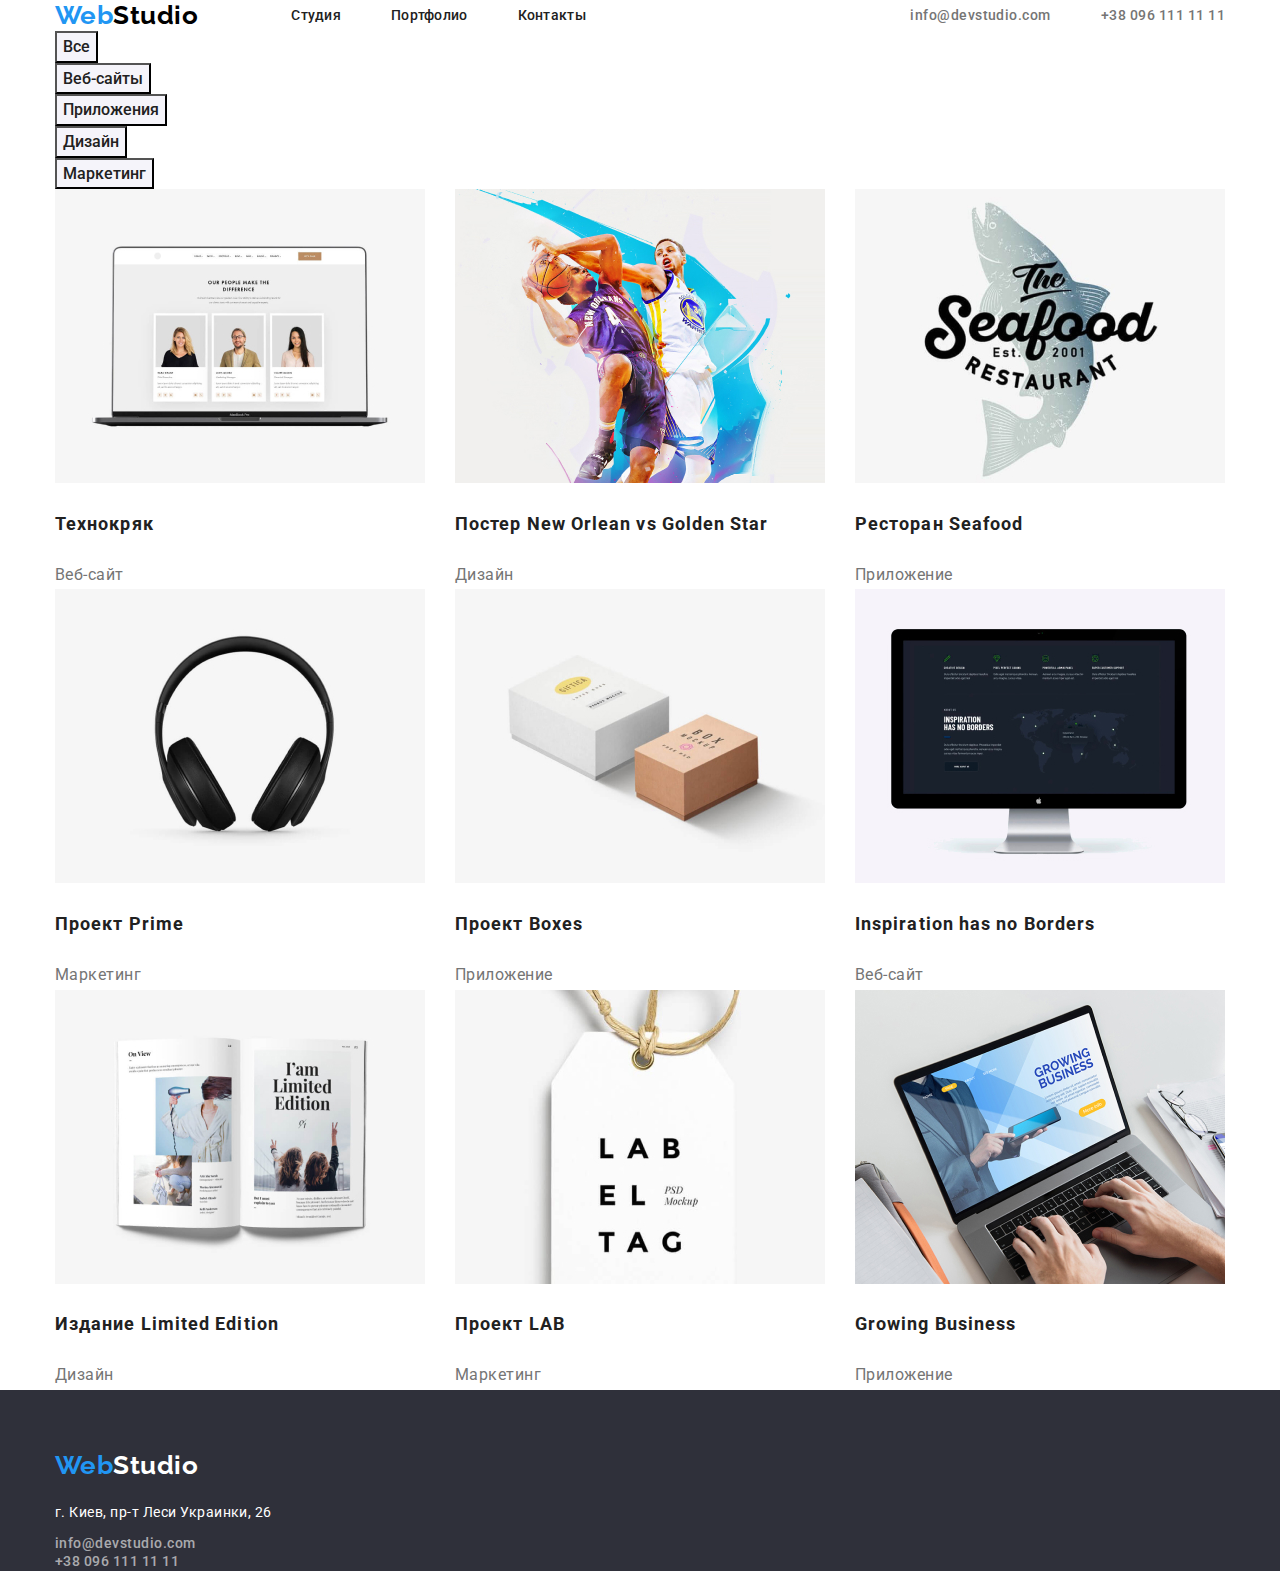
==== portfolio.html @ 7b7dc92a "Добавляет стиль секции portfolio" ====
<!DOCTYPE html>
<html lang="ru">

<head>
    <meta charset="UTF-8">
    <meta http-equiv="X-UA-Compatible" content="IE=edge">
    <meta name="viewport" content="width=device-width, initial-scale=1.0">
    <title>Portfolio</title>
    <link rel="stylesheet" href="https://cdn.jsdelivr.net/npm/modern-normalize@1.1.0/modern-normalize.min.css">
    <link rel="preconnect" href="https://fonts.googleapis.com">
    <link rel="preconnect" href="https://fonts.gstatic.com" crossorigin>
    <link
        href="https://fonts.googleapis.com/css2?family=Raleway:wght@700&family=Roboto:wght@400;500;700;900&display=swap"
        rel="stylesheet">
    <link rel="stylesheet" href="./css/style.css">
</head>

<body>
    <!-- Header section with logo -->
    <header class="header-section">
        <div class="container-box">
            <a lang="en" href="/" class="logo"><span class="web-logo">Web</span><span class="studio-logo">Studio</span></a>
        </div>
        <div class="container-box second">
            <nav>
                <ul class="site-nav">
                    <li class="lists"><a href="" class="list">Студия</a></li>
                    <li class="lists"><a href="./portfolio.html" class="list">Портфолио</a></li>
                    <li class="lists"><a href="/" class="list">Контакты</a></li>
                </ul>
            </nav>
        </div>
        <div class="container-box third">
            <ul class="contacts-box">
                <li class="lists"><a href="mailto:info@devstudio.com" class="list">info@devstudio.com</a></li>
                <li class="lists"><a href="tel:+380961111111" class="list">+38 096 111 11 11</a></li>
            </ul>
        </div>
    </header>
    <!-- Main section -->
    <main>
        <!-- Portfolio section -->
        <section class="section">
            <h1 style="display: none;">Наши проекты</h1>
            <ul>
                <li><Button type="button" class="portfolio-button">Все</Button></li>
                <li><Button type="button" class="portfolio-button">Веб-сайты</Button></li>
                <li><Button type="button" class="portfolio-button">Приложения</Button></li>
                <li><Button type="button" class="portfolio-button">Дизайн</Button></li>
                <li><Button type="button" class="portfolio-button">Маркетинг</Button></li>
            </ul>
            <ul class="portfolio-projects">
                <li class="portfolio-project">
                    <img src="images/portfolio-1.jpg" alt="Ноутбук" width="370">
                    <h3 class="portfolio-item">Технокряк</h3>
                    <p class=" portfolio-text">Веб-сайт</p>
                </li>
                <li class="portfolio-project">
                    <img src="images/portfolio-2.jpg" alt="Баскетболисты" width="370">
                    <h3 class="portfolio-item">Постер New <span lang="en" class="portfolio-item">Orlean vs Golden Star</span></h3>
                    <p class="portfolio-text">Дизайн</p>
                </li>
                <li class="portfolio-project">
                    <img src="images/portfolio-3.jpg" alt="рыба" width="370">
                    <h3 class="portfolio-item">Ресторан <span lang="en" class="portfolio-item">Seafood</span></h3>
                    <p class="portfolio-text">Приложение</p>
                </li>
                <li class="portfolio-project">
                    <img src="images/portfolio-4.jpg" alt="Наушники" width="370">
                    <h3 class="portfolio-item">Проект <span lang="en"class="portfolio-item">Prime</span></h3>
                    <p class="portfolio-text">Маркетинг</p>
                </li>
                <li class="portfolio-project">
                    <img src="images/portfolio-5.jpg" alt="Коробки" width="370">
                    <h3 class="portfolio-item">Проект <span lang="en" class="portfolio-item">Boxes</span></h3>
                    <p class="portfolio-text">Приложение</p>
                </li>
                <li class="portfolio-project">
                    <img src="images/portfolio-6.jpg" alt="Монитор" width="370">
                    <h3 lang="en" class="portfolio-item">Inspiration has no Borders</h3>
                    <p class="portfolio-text">Веб-сайт</p>
                </li>
                <li class="portfolio-project">
                    <img src="images/portfolio-7.jpg" alt="Журнал" width="370">
                    <h3 class="portfolio-item">Издание <span lang="en" class="portfolio-item">Limited Edition</span></h3>
                    <p class="portfolio-text">Дизайн</p>
                </li>
                <li class="portfolio-project">
                    <img src="images/portfolio-8.jpg" alt="Ярлык" width="370">
                    <h3 class="portfolio-item">Проект <span lang="en" class="portfolio-item">LAB</span></h3>
                    <p class="portfolio-text">Маркетинг</p>
                </li>
                <li class="portfolio-project">
                    <img src="images/portfolio-9.jpg" alt="Ноутбук" width="370">
                    <h3 lang="en" class="portfolio-item">Growing Business</h3>
                    <p class="portfolio-text">Приложение</p>
                </li>
            </ul>
        </section>

    </main>
    <!-- Footer section -->
    <footer class="footer-section">
        <div class="container-footerbox footer-logo">
            <a lang="en" href="/" class="logo"><span class="web-logo">Web</span><span
                    class="studio-footerlogo">Studio</span></a>
        </div>
        <div class="container-footerbox address">
            <address class="address-section">г. Киев, пр-т Леси Украинки, 26</address>
        </div>
        <div class="container-footerbox contacts">
            <ul class="contacts-box footer">
                <li><a href="mailto:info@devstudio.com" class="footer-list">info@devstudio.com</a></li>
                <li><a href="tel:+380961111111" class="footer-list">+38 096 111 11 11</a></li>
            </ul>
        </div>
    </footer>
</body>

</html>
---- css/style.css ----
html {
  box-sizing: border-box;
}
*::before,
*::after {
  box-sizing: inherit;
}

body {
  font-family: roboto, sans-serif;
  color: #757575;
  letter-spacing: 0.03em;
}
:root {
  --hero-text-color: #ffffff;
  --primary-text-color: #212121;
  --secondary-text-color: #757575;
  --footer-bgc: #2f303a;
  --footer-text-color: #ffffff;
  --accent-color: #2196f3;
  --button-color: #212121;
  --button-bgc-color: #f5f4fa;
  --accent-button: #ffffff;
  --accent-bgc-button: #2196f3;
  --web-logo-color: #2196f3;
  --studio-logo-color: #000000;
  --nav-color: #212121;
}

ul {
  list-style: none;
  margin: 0;
  padding: 0;
}
p {
  margin: 0;
}
/* Header style */
.header-section {
  display: flex;
  width: 1200px;
  margin-left: auto;
  margin-right: auto;
  padding-left: 15px;
  padding-right: 15px;
  align-items: center;
}
.second {
  margin-left: 93px;
}
.third {
  margin-left: auto;
}
/* Logo style */
.logo {
  text-decoration: none;
}
.web-logo {
  color: var(--web-logo-color);
  font-family: raleway, sans-serif;
  font-weight: 700;
  font-size: 26px;
  line-height: 1.2;
}
.studio-logo {
  color: var(--studio-logo-color);
  font-family: raleway, sans-serif;
  font-weight: 700;
  font-size: 26px;
  line-height: 1.2;
}

/* Nav style */
.site-nav {
  display: flex;
}

.site-nav .list {
  color: var(--nav-color);
  font-weight: 500;
  font-size: 14px;
  line-height: 1.1;
  text-decoration: none;
  letter-spacing: 0.02em;
}
.site-nav .list:hover,
.site-nav .list:focus {
  color: var(--accent-color);
}
/* Contacts style  */
.contacts-box {
  display: flex;
}
.contacts-box .lists:not(:last-child),
.site-nav .lists:not(:last-child) {
  margin-right: 50px;
}
.contacts-box .list {
  color: var(--secondary-text-color);
  font-weight: 500;
  font-size: 14px;
  line-height: 1.1;
  text-decoration: none;
}
.contacts-box .list:hover,
.contacts-box .list:focus {
  color: var(--accent-color);
}
/* section style */
.hero-section {
  background-color: var(--footer-bgc);
  text-align: center;
  padding-left: 15px;
  padding-right: 15px;
  margin-bottom: 94px;
}
.section {
  width: 1200px;
  margin-left: auto;
  margin-right: auto;
  padding-left: 15px;
  padding-right: 15px;
}
.team-section {
  display: flex;
  justify-content: space-between;
}
.team {
  padding-top: 94px;
}
.thesis-section {
  display: flex;
}
.thesis {
  margin-bottom: 94px;
}
.thesis-item:not(:first-child) {
  margin-left: 30px;
}
.work-section {
  display: flex;
  justify-content: space-between;
}
.hero-title {
  margin-top: 0;
  margin-bottom: 0;
  color: var(--hero-text-color);
  text-transform: uppercase;
  font-weight: 900;
  font-size: 44px;
  line-height: 1.4;
  text-align: center;
  margin-bottom: 30px;
}
.section-title {
  margin: 0;
  color: var(--primary-text-color);
  font-weight: 700;
  font-size: 36px;
  line-height: 1.17;
  text-align: center;
  margin-bottom: 50px;
}

.secondary {
  margin: 0;
  color: var(--primary-text-color);
  text-transform: uppercase;
  font-weight: 700;
  font-size: 14px;
  line-height: 1.2;
  margin-bottom: 10px;
}
.developer-photo {
  margin-bottom: 30px;
}
.developer {
  margin: 0;
  display: block;
  text-align: center;
  margin-bottom: 10px;

  color: var(--primary-text-color);
  font-weight: 500;
  font-size: 16px;
  line-height: 1.1;
}
.section-text {
  color: var(--secondary-text-color);
  font-size: 16px;
  line-height: 1.2;
}
.developer-text {
  margin: 0;
  display: block;
  text-align: center;
  margin-bottom: 30px;

  color: var(--secondary-text-color);
  font-size: 16px;
  line-height: 1.2;
}
/* buttons */
.hero-button {
  color: var(--accent-button);
  background-color: var(--accent-bgc-button);
  cursor: pointer;
  font-weight: 700;
  font-size: 16px;
  line-height: 1.9;
}
.portfolio-button {
  font-family: roboto, sans-serif;
  color: var(--button-color);
  background-color: var(--button-bgc-color);
  cursor: pointer;
  font-weight: 500;
  font-size: 16px;
  line-height: 1.6;
}
.portfolio-projects {
  display: flex;
  flex-wrap: wrap;
}
.portfolio-project {
  margin-right: 30px;
}
.portfolio-project:nth-child(3n) {
  margin-right: 0;
}
.portfolio-item {
  color: var(--primary-text-color);
  font-weight: 700;
  font-size: 18px;
  line-height: 2;
  letter-spacing: 0.06em;
}
.portfolio-text {
  font-size: 16px;
  line-height: 1.87;
}
.portfolio-button:hover,
.portfolio-button:focus {
  color: var(--accent-button);
  background-color: var(--accent-bgc-button);
}
/* Footer style */
.footer-section {
  background-color: var(--footer-bgc);
}
.container-footerbox {
  width: 1200px;
  margin-left: auto;
  margin-right: auto;
  padding-left: 15px;
  padding-right: 15px;
}
.address {
  margin-top: 20px;
}
.address-section {
  color: var(--footer-text-color);
  font-style: inherit;
  font-size: 14px;
  line-height: 1.7;
}
.footer-list {
  color: rgba(255, 255, 255, 0.6);
  font-weight: 500;
  font-size: 14px;
  line-height: 1.1;
  text-decoration: none;
}
.footer-logo {
  padding-top: 60px;
}
.studio-footerlogo {
  color: var(--footer-text-color);
  font-family: raleway, sans-serif;
  font-weight: 700;
  font-size: 26px;
  line-height: 1.2;
}
.footer {
  display: flex;
  flex-direction: column;
}
.contacts {
  margin-top: 9px;
}
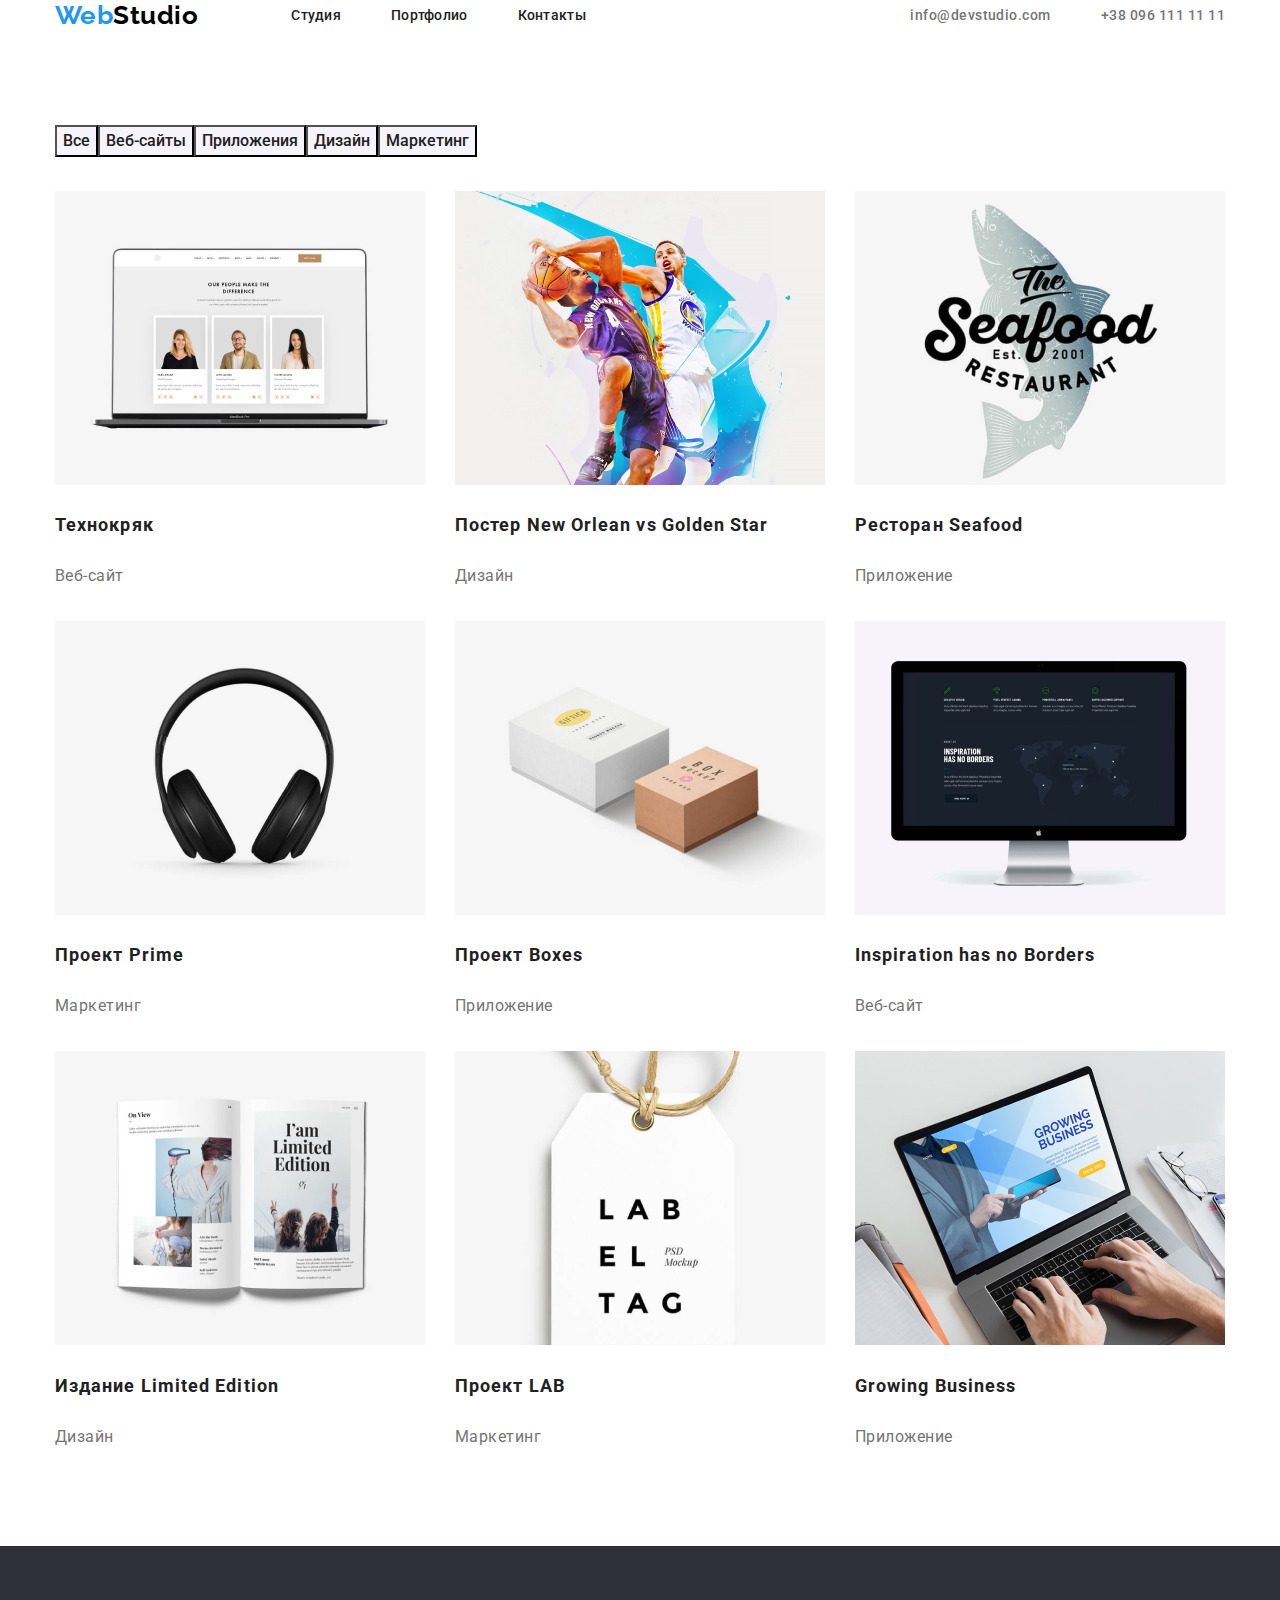
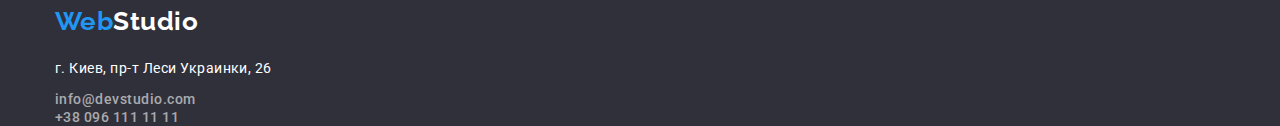
==== commit 0a125dc5: "Добавляет отступы на странице портфолио" ====
--- a/portfolio.html
+++ b/portfolio.html
@@ -24,7 +24,7 @@
         <div class="container-box second">
             <nav>
                 <ul class="site-nav">
-                    <li class="lists"><a href="" class="list">Студия</a></li>
+                    <li class="lists"><a href="./index.html" class="list">Студия</a></li>
                     <li class="lists"><a href="./portfolio.html" class="list">Портфолио</a></li>
                     <li class="lists"><a href="/" class="list">Контакты</a></li>
                 </ul>
@@ -40,9 +40,9 @@
     <!-- Main section -->
     <main>
         <!-- Portfolio section -->
-        <section class="section">
+        <section class="section main-section">
             <h1 style="display: none;">Наши проекты</h1>
-            <ul>
+            <ul class="button-section">
                 <li><Button type="button" class="portfolio-button">Все</Button></li>
                 <li><Button type="button" class="portfolio-button">Веб-сайты</Button></li>
                 <li><Button type="button" class="portfolio-button">Приложения</Button></li>
--- a/css/style.css
+++ b/css/style.css
@@ -218,15 +218,27 @@
   font-size: 16px;
   line-height: 1.6;
 }
+.main-section {
+  margin-top: 94px;
+  margin-bottom: 94px;
+}
+.button-section {
+  display: flex;
+  margin-bottom: 34px;
+}
 .portfolio-projects {
   display: flex;
   flex-wrap: wrap;
 }
 .portfolio-project {
   margin-right: 30px;
+  margin-bottom: 30px;
 }
 .portfolio-project:nth-child(3n) {
   margin-right: 0;
+}
+.portfolio-project:nth-last-child(-n + 3) {
+  margin-bottom: 0;
 }
 .portfolio-item {
   color: var(--primary-text-color);
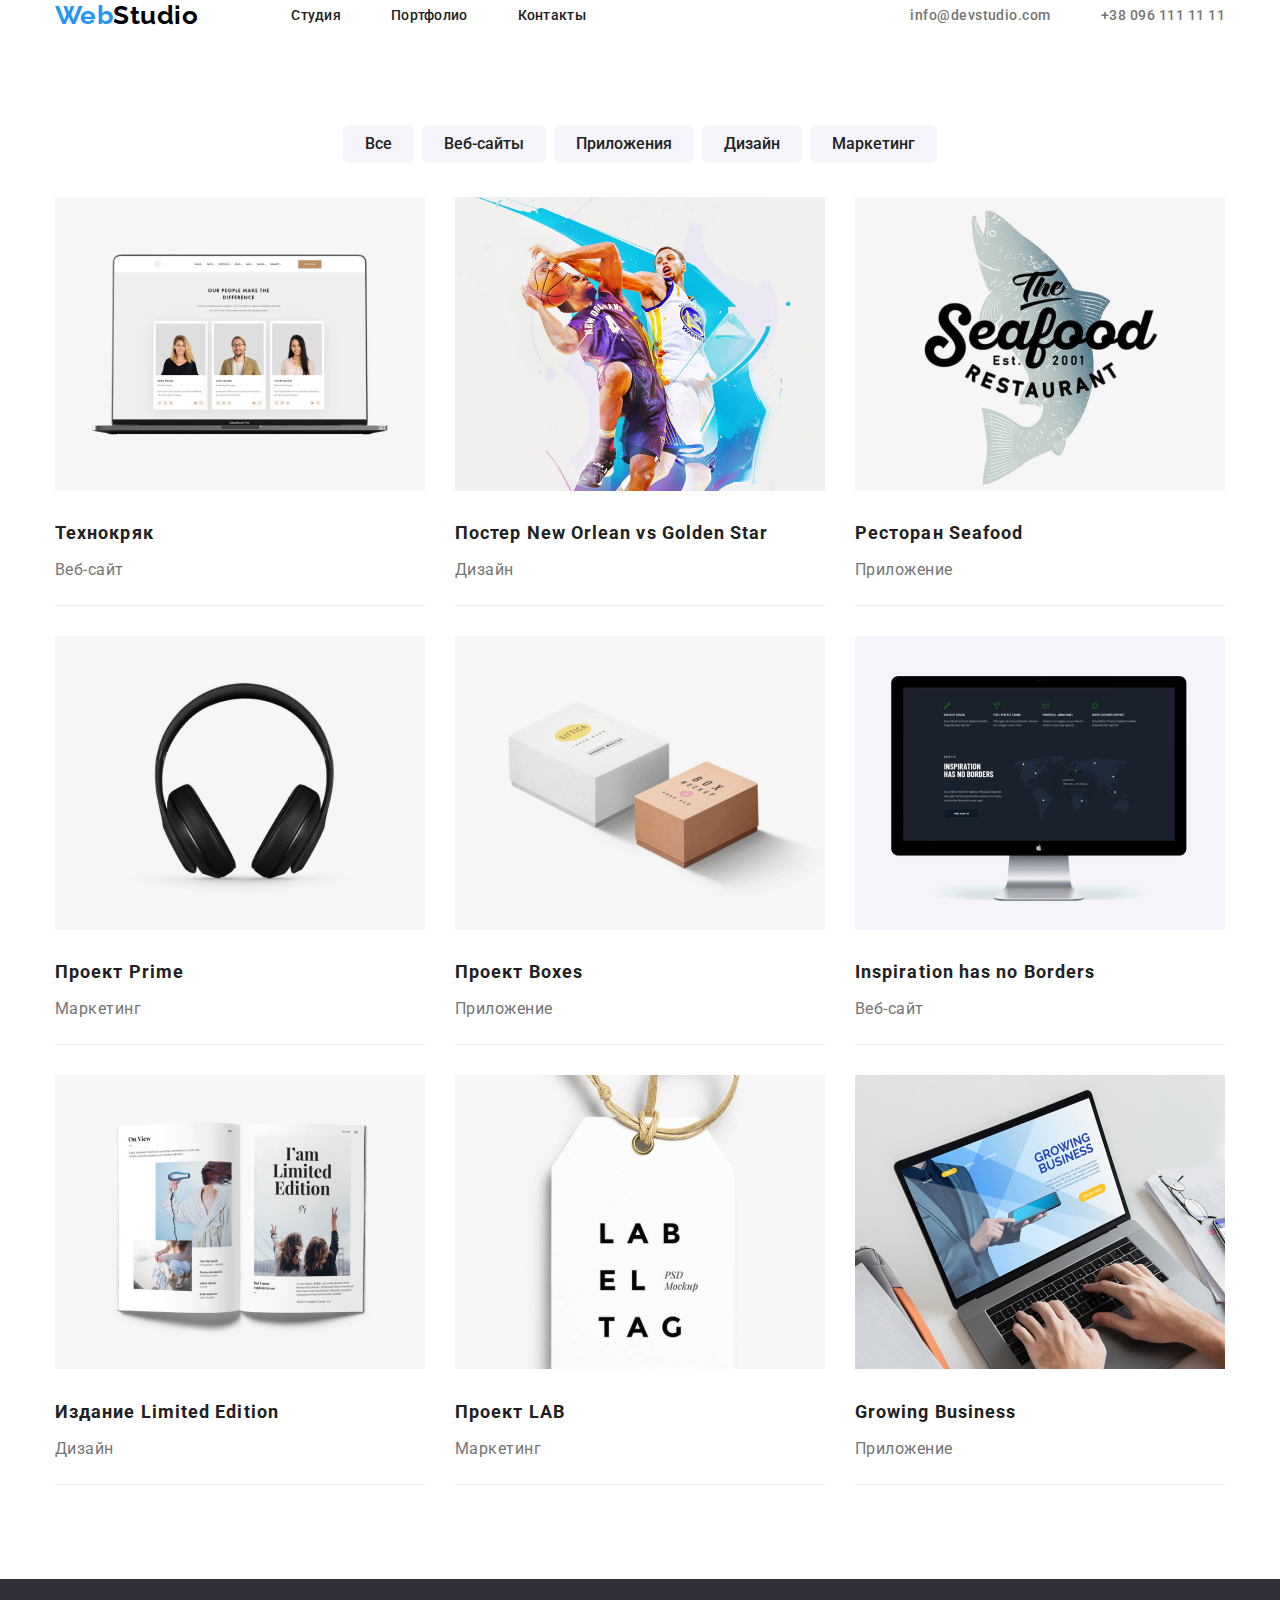
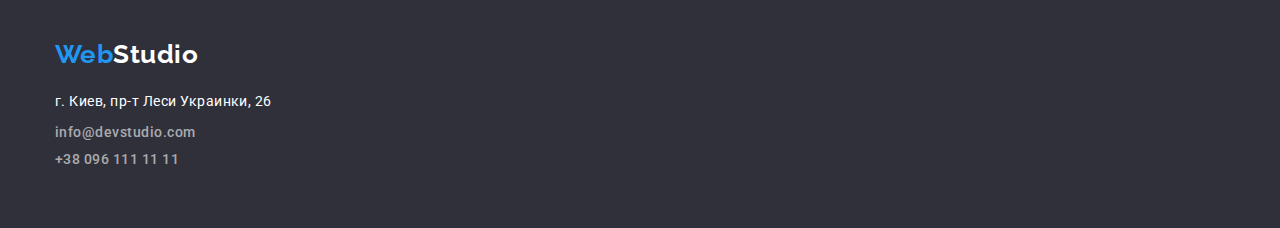
==== commit aaffe683: "Исправляет паддинги" ====
--- a/portfolio.html
+++ b/portfolio.html
@@ -17,7 +17,7 @@
 
 <body>
     <!-- Header section with logo -->
-    <header class="header-section">
+    <header class="header-section portfolio">
         <div class="container-box">
             <a lang="en" href="/" class="logo"><span class="web-logo">Web</span><span class="studio-logo">Studio</span></a>
         </div>
--- a/css/style.css
+++ b/css/style.css
@@ -112,6 +112,8 @@
   text-align: center;
   padding-left: 15px;
   padding-right: 15px;
+  padding-top: 200px;
+  padding-bottom: 200px;
   margin-bottom: 94px;
 }
 .section {
@@ -120,19 +122,14 @@
   margin-right: auto;
   padding-left: 15px;
   padding-right: 15px;
+  padding-bottom: 94px;
 }
 .team-section {
   display: flex;
   justify-content: space-between;
 }
-.team {
-  padding-top: 94px;
-}
 .thesis-section {
   display: flex;
-}
-.thesis {
-  margin-bottom: 94px;
 }
 .thesis-item:not(:first-child) {
   margin-left: 30px;
@@ -208,6 +205,9 @@
   font-weight: 700;
   font-size: 16px;
   line-height: 1.9;
+  border-radius: 6px;
+  padding: 9px 31px;
+  border: solid 1px #2196f3;
 }
 .portfolio-button {
   font-family: roboto, sans-serif;
@@ -217,14 +217,21 @@
   font-weight: 500;
   font-size: 16px;
   line-height: 1.6;
+
+  border-radius: 6px;
+  padding: 5px 21px;
+  border: solid 1px #f5f4fa;
+}
+.button-section > li:not(:last-child) {
+  margin-right: 8px;
 }
 .main-section {
-  margin-top: 94px;
-  margin-bottom: 94px;
+  padding-top: 94px;
 }
 .button-section {
   display: flex;
   margin-bottom: 34px;
+  justify-content: center;
 }
 .portfolio-projects {
   display: flex;
@@ -233,6 +240,8 @@
 .portfolio-project {
   margin-right: 30px;
   margin-bottom: 30px;
+
+  border-bottom: solid 1px #eeeeee;
 }
 .portfolio-project:nth-child(3n) {
   margin-right: 0;
@@ -241,15 +250,20 @@
   margin-bottom: 0;
 }
 .portfolio-item {
+  margin: 0;
   color: var(--primary-text-color);
   font-weight: 700;
   font-size: 18px;
   line-height: 2;
   letter-spacing: 0.06em;
+  margin-top: 20px;
 }
 .portfolio-text {
+  margin: 0;
   font-size: 16px;
   line-height: 1.87;
+  margin-top: 4px;
+  padding-bottom: 20px;
 }
 .portfolio-button:hover,
 .portfolio-button:focus {
@@ -296,6 +310,10 @@
 .footer {
   display: flex;
   flex-direction: column;
+  padding-bottom: 60px;
+}
+.footer > li:last-child {
+  margin-top: 9px;
 }
 .contacts {
   margin-top: 9px;
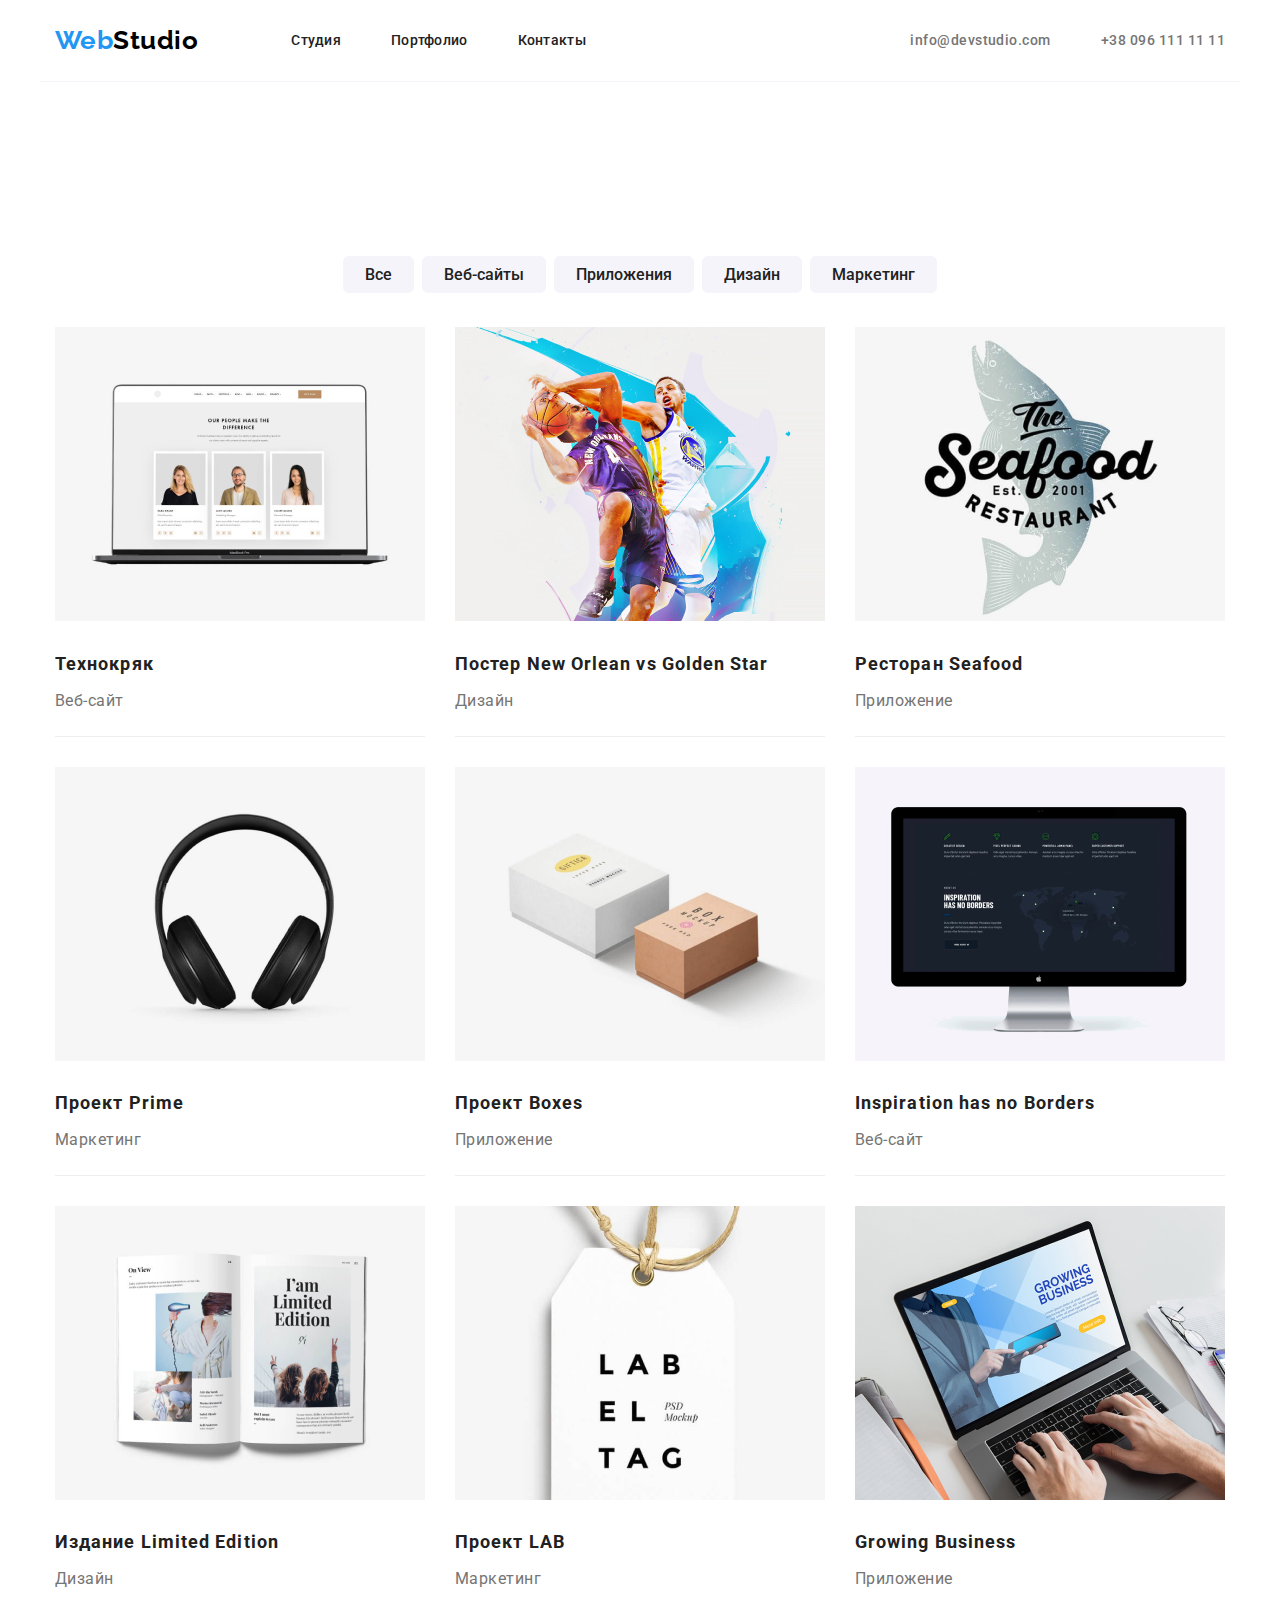
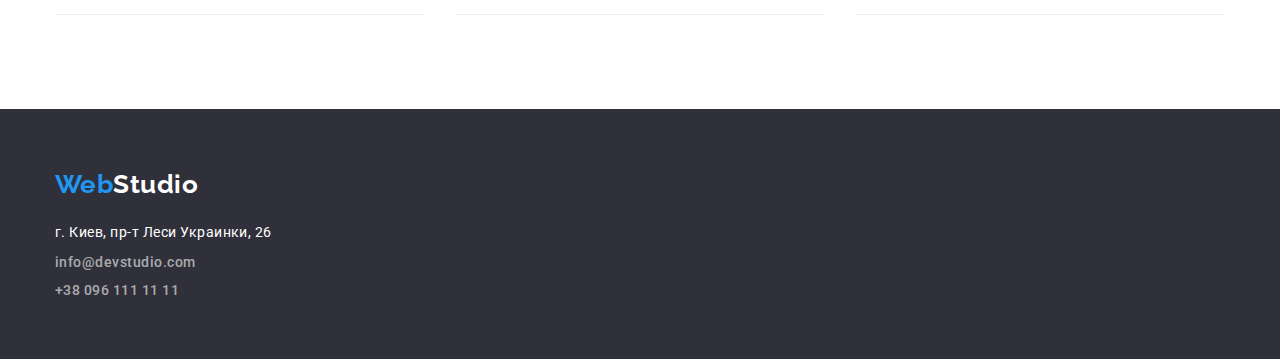
==== commit 8322edf8: "Прячет заголовки и добавляет нижнюю линию и падинги хэдеру" ====
--- a/portfolio.html
+++ b/portfolio.html
@@ -41,7 +41,7 @@
     <main>
         <!-- Portfolio section -->
         <section class="section main-section">
-            <h1 style="display: none;">Наши проекты</h1>
+            <h1>Наши проекты</h1>
             <ul class="button-section">
                 <li><Button type="button" class="portfolio-button">Все</Button></li>
                 <li><Button type="button" class="portfolio-button">Веб-сайты</Button></li>
--- a/css/style.css
+++ b/css/style.css
@@ -25,6 +25,8 @@
   --web-logo-color: #2196f3;
   --studio-logo-color: #000000;
   --nav-color: #212121;
+
+  --border-color: #f5f4fa;
 }
 
 ul {
@@ -43,7 +45,10 @@
   margin-right: auto;
   padding-left: 15px;
   padding-right: 15px;
+  padding-top: 25px;
+  padding-bottom: 25px;
   align-items: center;
+  border-bottom: solid 1px var(--border-color);
 }
 .second {
   margin-left: 93px;
@@ -123,6 +128,9 @@
   padding-left: 15px;
   padding-right: 15px;
   padding-bottom: 94px;
+}
+.thesis > h2 {
+  visibility: hidden;
 }
 .team-section {
   display: flex;
@@ -220,13 +228,16 @@
 
   border-radius: 6px;
   padding: 5px 21px;
-  border: solid 1px #f5f4fa;
+  border: solid 1px var(--border-color);
 }
 .button-section > li:not(:last-child) {
   margin-right: 8px;
 }
 .main-section {
   padding-top: 94px;
+}
+.main-section > h1 {
+  visibility: hidden;
 }
 .button-section {
   display: flex;
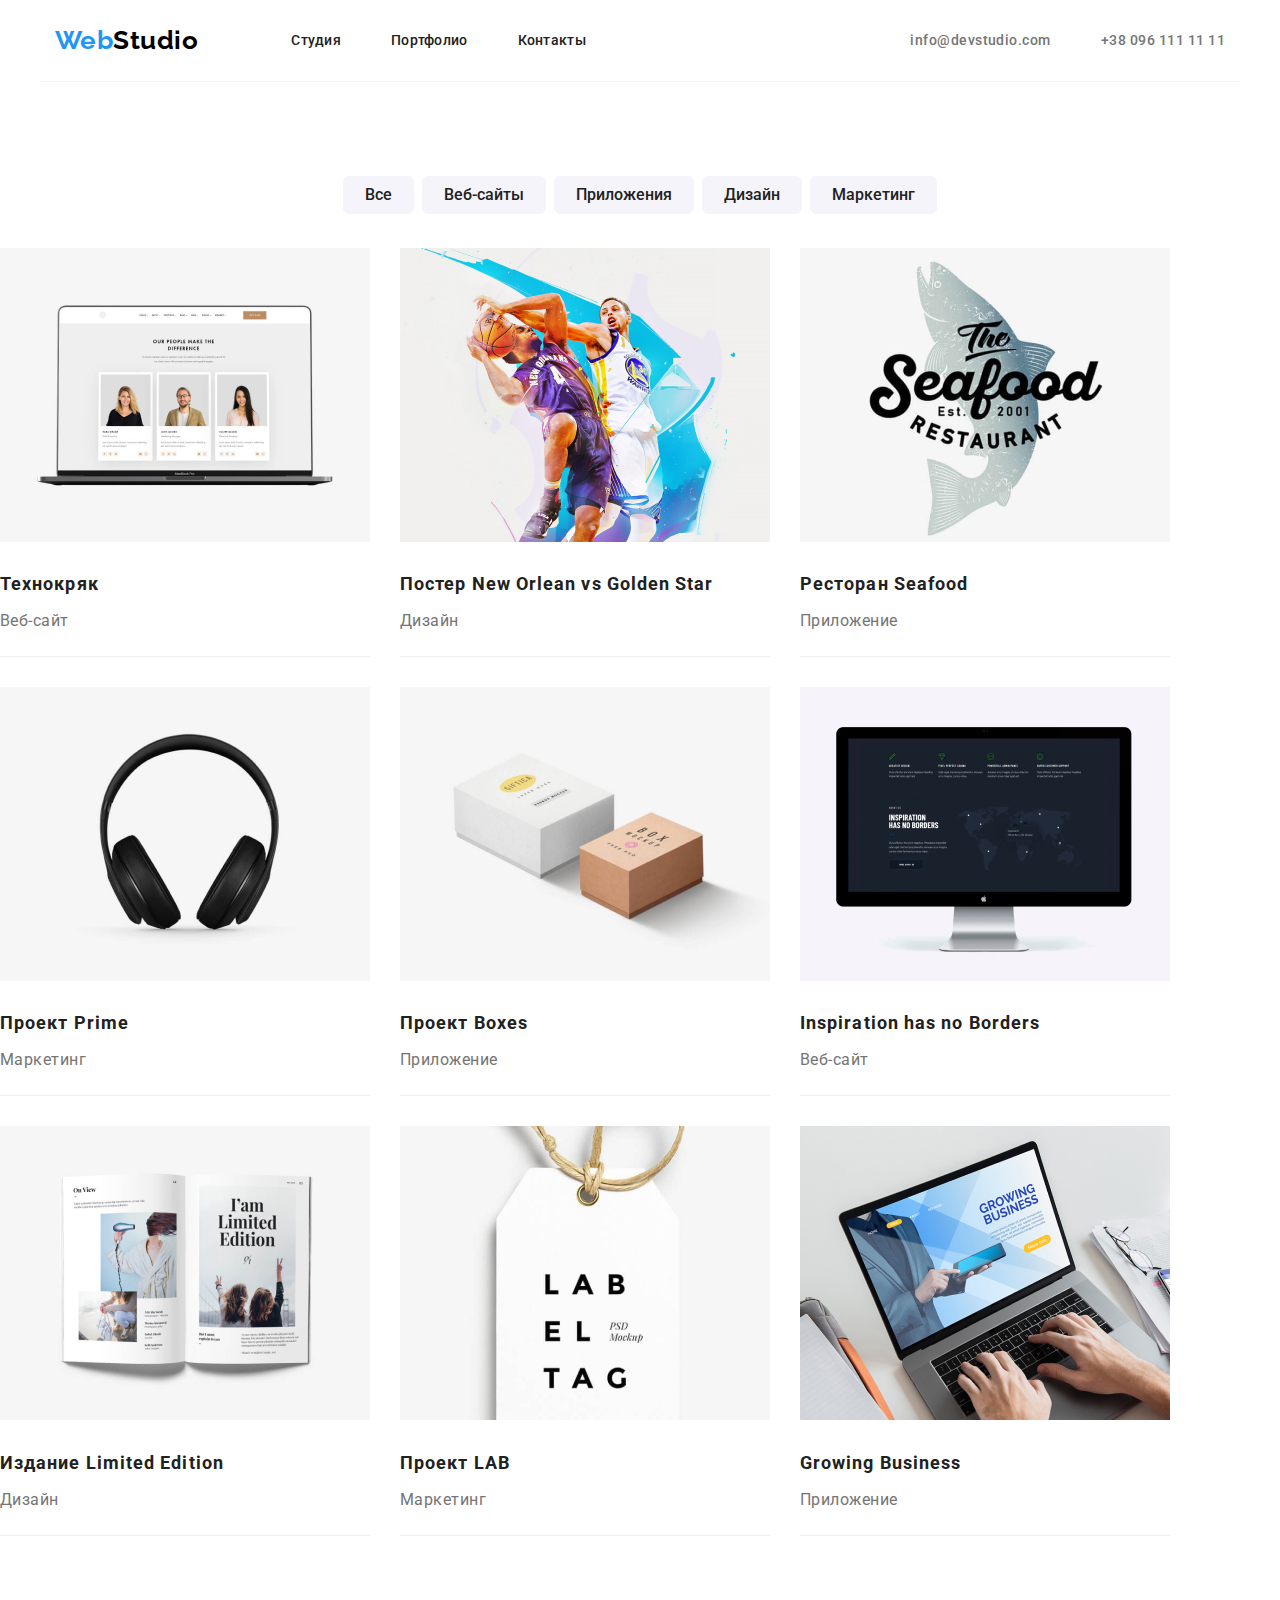
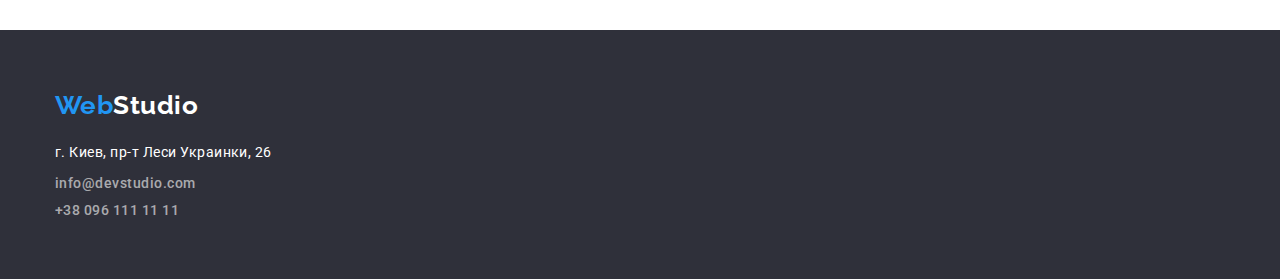
==== commit b3273a78: "Добавляет контейнер портфолио и убирает скрытые заголовки" ====
--- a/portfolio.html
+++ b/portfolio.html
@@ -40,62 +40,64 @@
     <!-- Main section -->
     <main>
         <!-- Portfolio section -->
-        <section class="section main-section">
-            <h1>Наши проекты</h1>
-            <ul class="button-section">
-                <li><Button type="button" class="portfolio-button">Все</Button></li>
-                <li><Button type="button" class="portfolio-button">Веб-сайты</Button></li>
-                <li><Button type="button" class="portfolio-button">Приложения</Button></li>
-                <li><Button type="button" class="portfolio-button">Дизайн</Button></li>
-                <li><Button type="button" class="portfolio-button">Маркетинг</Button></li>
-            </ul>
-            <ul class="portfolio-projects">
-                <li class="portfolio-project">
-                    <img src="images/portfolio-1.jpg" alt="Ноутбук" width="370">
-                    <h3 class="portfolio-item">Технокряк</h3>
-                    <p class=" portfolio-text">Веб-сайт</p>
-                </li>
-                <li class="portfolio-project">
-                    <img src="images/portfolio-2.jpg" alt="Баскетболисты" width="370">
-                    <h3 class="portfolio-item">Постер New <span lang="en" class="portfolio-item">Orlean vs Golden Star</span></h3>
-                    <p class="portfolio-text">Дизайн</p>
-                </li>
-                <li class="portfolio-project">
-                    <img src="images/portfolio-3.jpg" alt="рыба" width="370">
-                    <h3 class="portfolio-item">Ресторан <span lang="en" class="portfolio-item">Seafood</span></h3>
-                    <p class="portfolio-text">Приложение</p>
-                </li>
-                <li class="portfolio-project">
-                    <img src="images/portfolio-4.jpg" alt="Наушники" width="370">
-                    <h3 class="portfolio-item">Проект <span lang="en"class="portfolio-item">Prime</span></h3>
-                    <p class="portfolio-text">Маркетинг</p>
-                </li>
-                <li class="portfolio-project">
-                    <img src="images/portfolio-5.jpg" alt="Коробки" width="370">
-                    <h3 class="portfolio-item">Проект <span lang="en" class="portfolio-item">Boxes</span></h3>
-                    <p class="portfolio-text">Приложение</p>
-                </li>
-                <li class="portfolio-project">
-                    <img src="images/portfolio-6.jpg" alt="Монитор" width="370">
-                    <h3 lang="en" class="portfolio-item">Inspiration has no Borders</h3>
-                    <p class="portfolio-text">Веб-сайт</p>
-                </li>
-                <li class="portfolio-project">
-                    <img src="images/portfolio-7.jpg" alt="Журнал" width="370">
-                    <h3 class="portfolio-item">Издание <span lang="en" class="portfolio-item">Limited Edition</span></h3>
-                    <p class="portfolio-text">Дизайн</p>
-                </li>
-                <li class="portfolio-project">
-                    <img src="images/portfolio-8.jpg" alt="Ярлык" width="370">
-                    <h3 class="portfolio-item">Проект <span lang="en" class="portfolio-item">LAB</span></h3>
-                    <p class="portfolio-text">Маркетинг</p>
-                </li>
-                <li class="portfolio-project">
-                    <img src="images/portfolio-9.jpg" alt="Ноутбук" width="370">
-                    <h3 lang="en" class="portfolio-item">Growing Business</h3>
-                    <p class="portfolio-text">Приложение</p>
-                </li>
-            </ul>
+        <section class="main-section">
+            <div class="portfolio-box">
+                <h1>Наши проекты</h1>
+                <ul class="button-section">
+                    <li><Button type="button" class="portfolio-button">Все</Button></li>
+                    <li><Button type="button" class="portfolio-button">Веб-сайты</Button></li>
+                    <li><Button type="button" class="portfolio-button">Приложения</Button></li>
+                    <li><Button type="button" class="portfolio-button">Дизайн</Button></li>
+                    <li><Button type="button" class="portfolio-button">Маркетинг</Button></li>
+                </ul>
+                <ul class="portfolio-projects">
+                    <li class="portfolio-project">
+                        <img src="images/portfolio-1.jpg" alt="Ноутбук" width="370">
+                        <h3 class="portfolio-item">Технокряк</h3>
+                        <p class=" portfolio-text">Веб-сайт</p>
+                    </li>
+                    <li class="portfolio-project">
+                        <img src="images/portfolio-2.jpg" alt="Баскетболисты" width="370">
+                        <h3 class="portfolio-item">Постер New <span lang="en" class="portfolio-item">Orlean vs Golden Star</span></h3>
+                        <p class="portfolio-text">Дизайн</p>
+                    </li>
+                    <li class="portfolio-project">
+                        <img src="images/portfolio-3.jpg" alt="рыба" width="370">
+                        <h3 class="portfolio-item">Ресторан <span lang="en" class="portfolio-item">Seafood</span></h3>
+                        <p class="portfolio-text">Приложение</p>
+                    </li>
+                    <li class="portfolio-project">
+                        <img src="images/portfolio-4.jpg" alt="Наушники" width="370">
+                        <h3 class="portfolio-item">Проект <span lang="en"class="portfolio-item">Prime</span></h3>
+                        <p class="portfolio-text">Маркетинг</p>
+                    </li>
+                    <li class="portfolio-project">
+                        <img src="images/portfolio-5.jpg" alt="Коробки" width="370">
+                        <h3 class="portfolio-item">Проект <span lang="en" class="portfolio-item">Boxes</span></h3>
+                        <p class="portfolio-text">Приложение</p>
+                    </li>
+                    <li class="portfolio-project">
+                        <img src="images/portfolio-6.jpg" alt="Монитор" width="370">
+                        <h3 lang="en" class="portfolio-item">Inspiration has no Borders</h3>
+                        <p class="portfolio-text">Веб-сайт</p>
+                    </li>
+                    <li class="portfolio-project">
+                        <img src="images/portfolio-7.jpg" alt="Журнал" width="370">
+                        <h3 class="portfolio-item">Издание <span lang="en" class="portfolio-item">Limited Edition</span></h3>
+                        <p class="portfolio-text">Дизайн</p>
+                    </li>
+                    <li class="portfolio-project">
+                        <img src="images/portfolio-8.jpg" alt="Ярлык" width="370">
+                        <h3 class="portfolio-item">Проект <span lang="en" class="portfolio-item">LAB</span></h3>
+                        <p class="portfolio-text">Маркетинг</p>
+                    </li>
+                    <li class="portfolio-project">
+                        <img src="images/portfolio-9.jpg" alt="Ноутбук" width="370">
+                        <h3 lang="en" class="portfolio-item">Growing Business</h3>
+                        <p class="portfolio-text">Приложение</p>
+                    </li>
+                </ul>
+            </div>
         </section>
 
     </main>
--- a/css/style.css
+++ b/css/style.css
@@ -37,6 +37,14 @@
 p {
   margin: 0;
 }
+.thesis-box h2 {
+  margin: 0;
+  display: none;
+}
+.portfolio-box h1 {
+  margin: 0;
+  display: none;
+}
 /* Header style */
 .header-section {
   display: flex;
@@ -119,24 +127,22 @@
   padding-right: 15px;
   padding-top: 200px;
   padding-bottom: 200px;
-  margin-bottom: 94px;
-}
-.section {
-  width: 1200px;
-  margin-left: auto;
-  margin-right: auto;
-  padding-left: 15px;
-  padding-right: 15px;
-  padding-bottom: 94px;
-}
-.thesis > h2 {
-  visibility: hidden;
+}
+.thesis-section {
+  padding-top: 94px;
+}
+.thesis-box {
+  width: 1200px;
+  margin-left: auto;
+  margin-right: auto;
+  padding-left: 15px;
+  padding-right: 15px;
 }
 .team-section {
   display: flex;
   justify-content: space-between;
 }
-.thesis-section {
+.thesis-items {
   display: flex;
 }
 .thesis-item:not(:first-child) {
@@ -148,14 +154,16 @@
 }
 .hero-title {
   margin-top: 0;
-  margin-bottom: 0;
+  margin-bottom: 30px;
+  margin-left: auto;
+  margin-right: auto;
   color: var(--hero-text-color);
   text-transform: uppercase;
   font-weight: 900;
   font-size: 44px;
   line-height: 1.4;
   text-align: center;
-  margin-bottom: 30px;
+  max-width: 600px;
 }
 .section-title {
   margin: 0;
@@ -166,7 +174,27 @@
   text-align: center;
   margin-bottom: 50px;
 }
-
+.we-section {
+  padding-top: 94px;
+}
+.we-box {
+  width: 1200px;
+  margin-left: auto;
+  margin-right: auto;
+  padding-left: 15px;
+  padding-right: 15px;
+}
+.teambox-section {
+  padding-top: 94px;
+  padding-bottom: 94px;
+}
+.team-box {
+  width: 1200px;
+  margin-left: auto;
+  margin-right: auto;
+  padding-left: 15px;
+  padding-right: 15px;
+}
 .secondary {
   margin: 0;
   color: var(--primary-text-color);
@@ -192,7 +220,7 @@
 }
 .section-text {
   color: var(--secondary-text-color);
-  font-size: 16px;
+  font-size: 14px;
   line-height: 1.2;
 }
 .developer-text {
@@ -235,9 +263,7 @@
 }
 .main-section {
   padding-top: 94px;
-}
-.main-section > h1 {
-  visibility: hidden;
+  padding-bottom: 94px;
 }
 .button-section {
   display: flex;
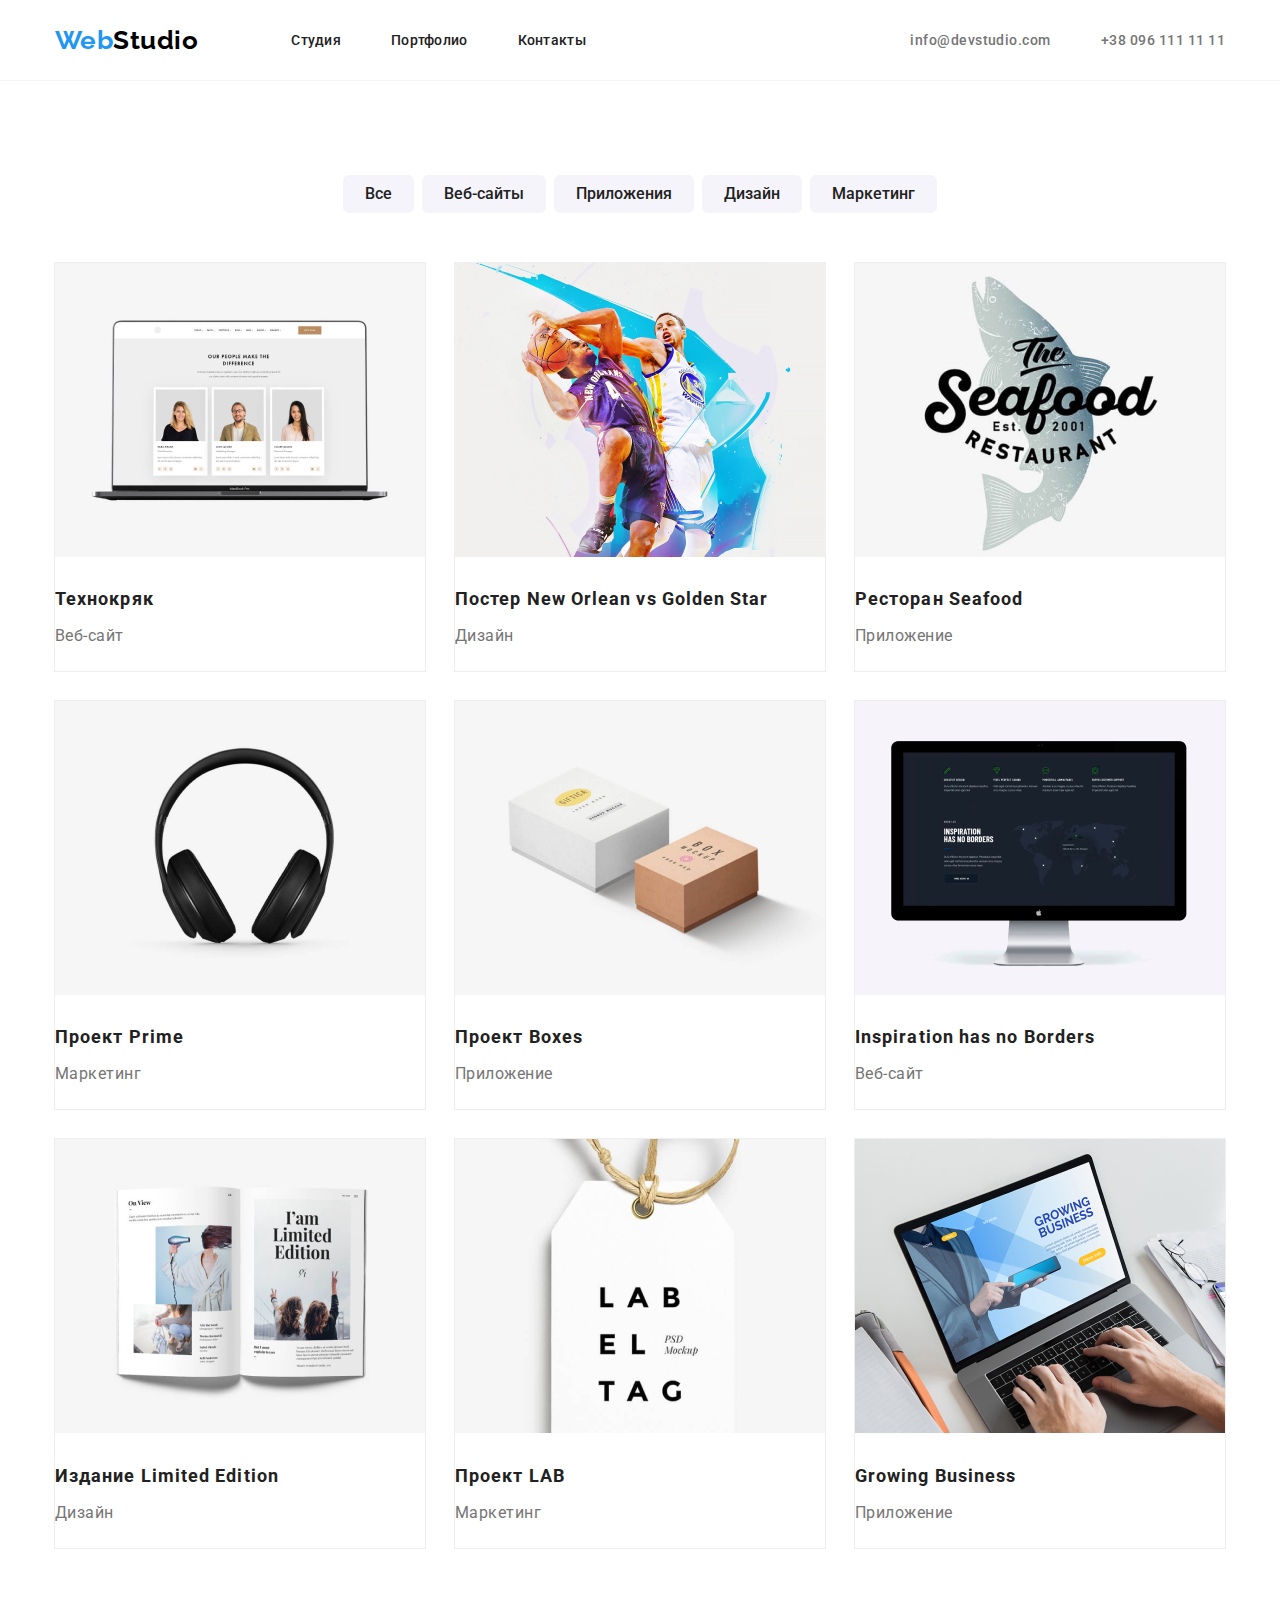
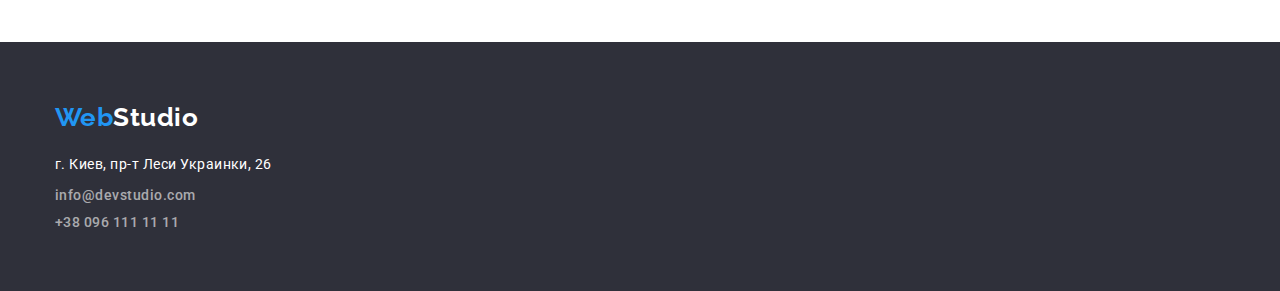
==== commit 660270e6: "Исправляет header и footer. Добавляет полоски портфолио" ====
--- a/portfolio.html
+++ b/portfolio.html
@@ -18,23 +18,26 @@
 <body>
     <!-- Header section with logo -->
     <header class="header-section portfolio">
-        <div class="container-box">
-            <a lang="en" href="/" class="logo"><span class="web-logo">Web</span><span class="studio-logo">Studio</span></a>
-        </div>
-        <div class="container-box second">
-            <nav>
-                <ul class="site-nav">
-                    <li class="lists"><a href="./index.html" class="list">Студия</a></li>
-                    <li class="lists"><a href="./portfolio.html" class="list">Портфолио</a></li>
-                    <li class="lists"><a href="/" class="list">Контакты</a></li>
+        <div class="header-box">
+            <div class="container-box">
+                <a lang="en" href="/" class="logo"><span class="web-logo">Web</span><span
+                        class="studio-logo">Studio</span></a>
+            </div>
+            <div class="container-box second">
+                <nav>
+                    <ul class="site-nav">
+                        <li class="lists"><a href="./index.html" class="list">Студия</a></li>
+                        <li class="lists"><a href="./portfolio.html" class="list">Портфолио</a></li>
+                        <li class="lists"><a href="/" class="list">Контакты</a></li>
+                    </ul>
+                </nav>
+            </div>
+            <div class="container-box third">
+                <ul class="contacts-box">
+                    <li class="lists"><a href="mailto:info@devstudio.com" class="list">info@devstudio.com</a></li>
+                    <li class="lists"><a href="tel:+380961111111" class="list">+38 096 111 11 11</a></li>
                 </ul>
-            </nav>
-        </div>
-        <div class="container-box third">
-            <ul class="contacts-box">
-                <li class="lists"><a href="mailto:info@devstudio.com" class="list">info@devstudio.com</a></li>
-                <li class="lists"><a href="tel:+380961111111" class="list">+38 096 111 11 11</a></li>
-            </ul>
+            </div>
         </div>
     </header>
     <!-- Main section -->
--- a/css/style.css
+++ b/css/style.css
@@ -47,16 +47,20 @@
 }
 /* Header style */
 .header-section {
-  display: flex;
-  width: 1200px;
-  margin-left: auto;
-  margin-right: auto;
-  padding-left: 15px;
-  padding-right: 15px;
   padding-top: 25px;
-  padding-bottom: 25px;
+  padding-bottom: 24px;
+}
+.portfolio {
+  border-bottom: solid 1px var(--border-color);
+}
+.header-box {
+  display: flex;
+  width: 1200px;
+  margin-left: auto;
+  margin-right: auto;
+  padding-left: 15px;
+  padding-right: 15px;
   align-items: center;
-  border-bottom: solid 1px var(--border-color);
 }
 .second {
   margin-left: 93px;
@@ -265,9 +269,16 @@
   padding-top: 94px;
   padding-bottom: 94px;
 }
+.portfolio-box {
+  width: 1200px;
+  margin-left: auto;
+  margin-right: auto;
+  padding-left: 15px;
+  padding-right: 15px;
+}
 .button-section {
   display: flex;
-  margin-bottom: 34px;
+  margin-bottom: 50px;
   justify-content: center;
 }
 .portfolio-projects {
@@ -278,7 +289,7 @@
   margin-right: 30px;
   margin-bottom: 30px;
 
-  border-bottom: solid 1px #eeeeee;
+  outline: solid 1px #eeeeee;
 }
 .portfolio-project:nth-child(3n) {
   margin-right: 0;
@@ -310,6 +321,8 @@
 /* Footer style */
 .footer-section {
   background-color: var(--footer-bgc);
+  padding-top: 60px;
+  padding-bottom: 60px;
 }
 .container-footerbox {
   width: 1200px;
@@ -334,9 +347,6 @@
   line-height: 1.1;
   text-decoration: none;
 }
-.footer-logo {
-  padding-top: 60px;
-}
 .studio-footerlogo {
   color: var(--footer-text-color);
   font-family: raleway, sans-serif;
@@ -347,7 +357,6 @@
 .footer {
   display: flex;
   flex-direction: column;
-  padding-bottom: 60px;
 }
 .footer > li:last-child {
   margin-top: 9px;
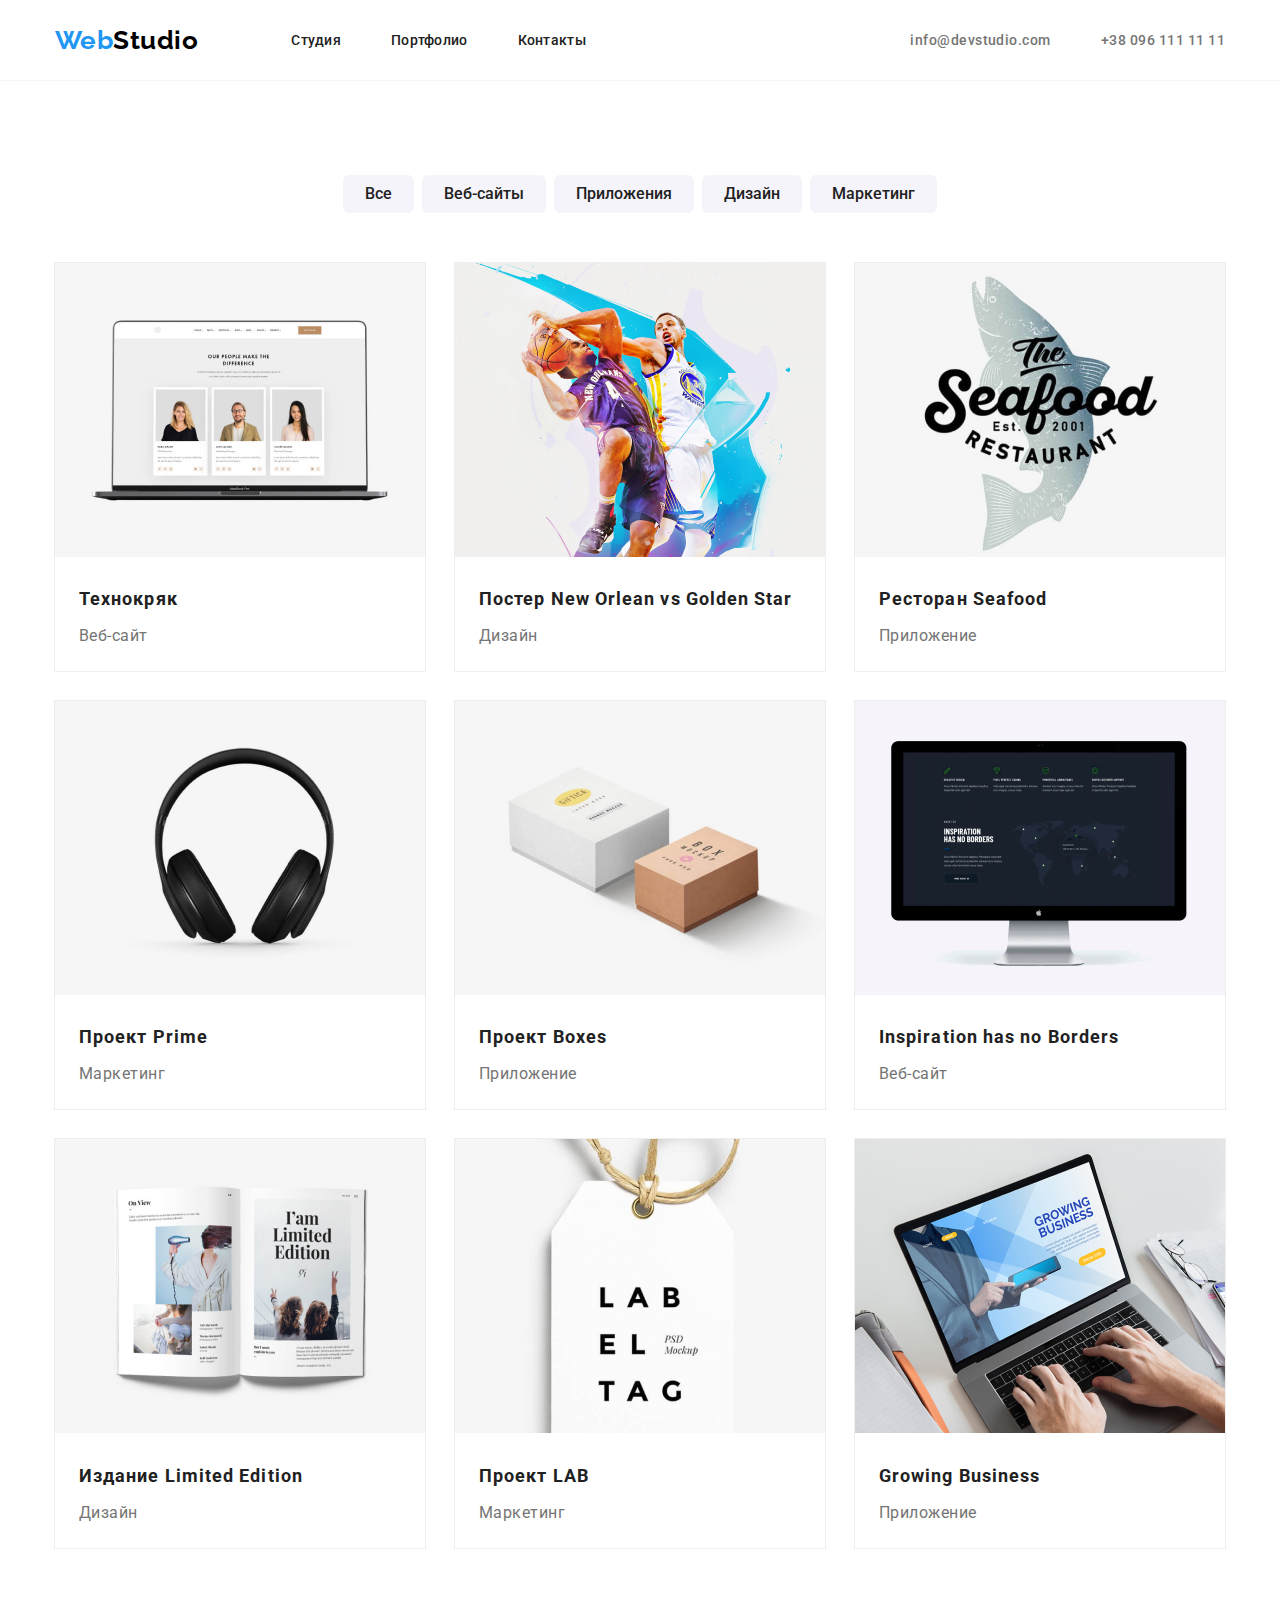
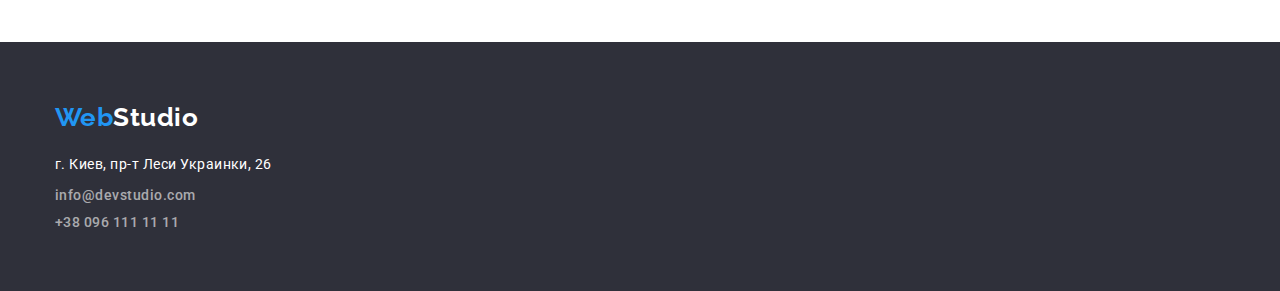
==== commit 7387ff04: "Добавляет паддинги макетам портфолио (надписи)" ====
--- a/portfolio.html
+++ b/portfolio.html
@@ -61,22 +61,22 @@
                     </li>
                     <li class="portfolio-project">
                         <img src="images/portfolio-2.jpg" alt="Баскетболисты" width="370">
-                        <h3 class="portfolio-item">Постер New <span lang="en" class="portfolio-item">Orlean vs Golden Star</span></h3>
+                        <h3 class="portfolio-item">Постер New <span lang="en" class="piece-item">Orlean vs Golden Star</span></h3>
                         <p class="portfolio-text">Дизайн</p>
                     </li>
                     <li class="portfolio-project">
                         <img src="images/portfolio-3.jpg" alt="рыба" width="370">
-                        <h3 class="portfolio-item">Ресторан <span lang="en" class="portfolio-item">Seafood</span></h3>
+                        <h3 class="portfolio-item">Ресторан <span lang="en" class="piece-item">Seafood</span></h3>
                         <p class="portfolio-text">Приложение</p>
                     </li>
                     <li class="portfolio-project">
                         <img src="images/portfolio-4.jpg" alt="Наушники" width="370">
-                        <h3 class="portfolio-item">Проект <span lang="en"class="portfolio-item">Prime</span></h3>
+                        <h3 class="portfolio-item">Проект <span lang="en"class="piece-item">Prime</span></h3>
                         <p class="portfolio-text">Маркетинг</p>
                     </li>
                     <li class="portfolio-project">
                         <img src="images/portfolio-5.jpg" alt="Коробки" width="370">
-                        <h3 class="portfolio-item">Проект <span lang="en" class="portfolio-item">Boxes</span></h3>
+                        <h3 class="portfolio-item">Проект <span lang="en" class="piece-item">Boxes</span></h3>
                         <p class="portfolio-text">Приложение</p>
                     </li>
                     <li class="portfolio-project">
@@ -86,12 +86,12 @@
                     </li>
                     <li class="portfolio-project">
                         <img src="images/portfolio-7.jpg" alt="Журнал" width="370">
-                        <h3 class="portfolio-item">Издание <span lang="en" class="portfolio-item">Limited Edition</span></h3>
+                        <h3 class="portfolio-item">Издание <span lang="en" class="piece-item">Limited Edition</span></h3>
                         <p class="portfolio-text">Дизайн</p>
                     </li>
                     <li class="portfolio-project">
                         <img src="images/portfolio-8.jpg" alt="Ярлык" width="370">
-                        <h3 class="portfolio-item">Проект <span lang="en" class="portfolio-item">LAB</span></h3>
+                        <h3 class="portfolio-item">Проект <span lang="en" class="piece-item">LAB</span></h3>
                         <p class="portfolio-text">Маркетинг</p>
                     </li>
                     <li class="portfolio-project">
--- a/css/style.css
+++ b/css/style.css
@@ -305,6 +305,16 @@
   line-height: 2;
   letter-spacing: 0.06em;
   margin-top: 20px;
+  padding-left: 24px;
+}
+.piece-item {
+  margin: 0;
+  color: var(--primary-text-color);
+  font-weight: 700;
+  font-size: 18px;
+  line-height: 2;
+  letter-spacing: 0.06em;
+  margin-top: 20px;
 }
 .portfolio-text {
   margin: 0;
@@ -312,6 +322,7 @@
   line-height: 1.87;
   margin-top: 4px;
   padding-bottom: 20px;
+  padding-left: 24px;
 }
 .portfolio-button:hover,
 .portfolio-button:focus {
